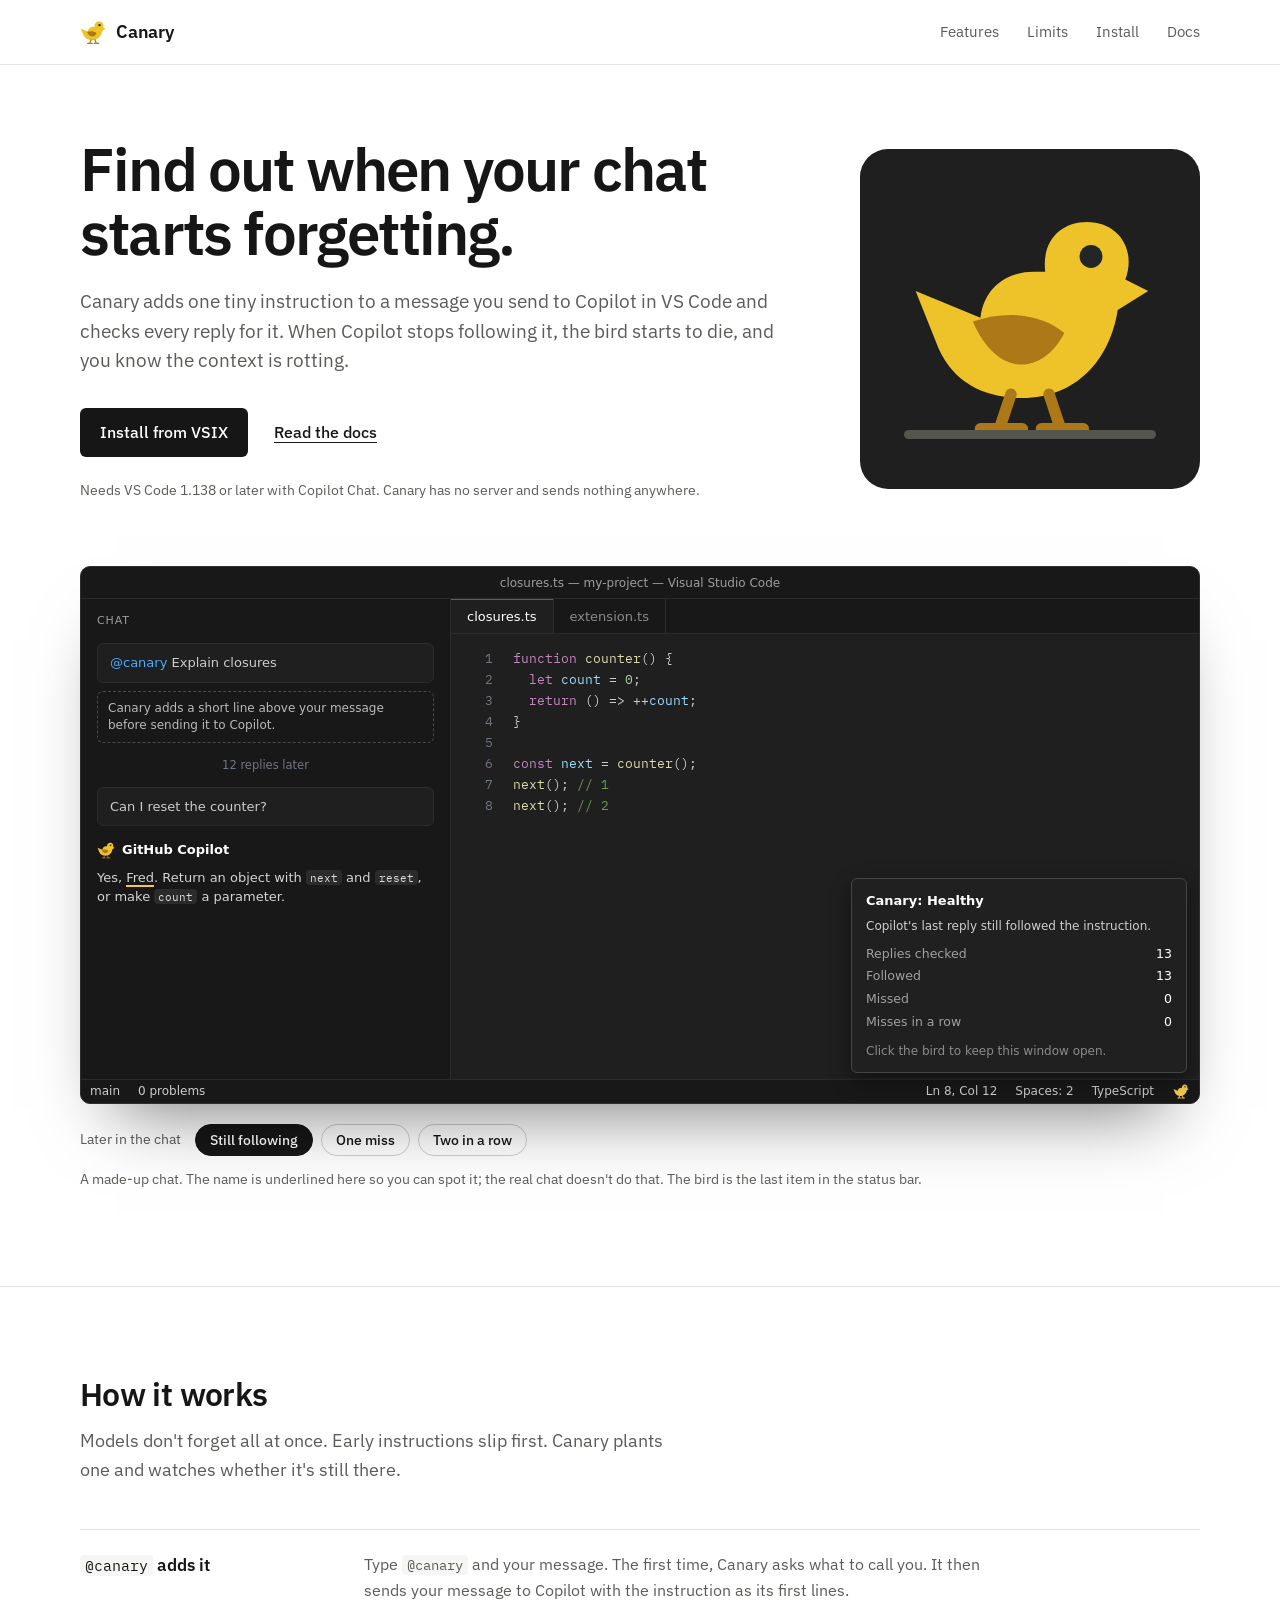
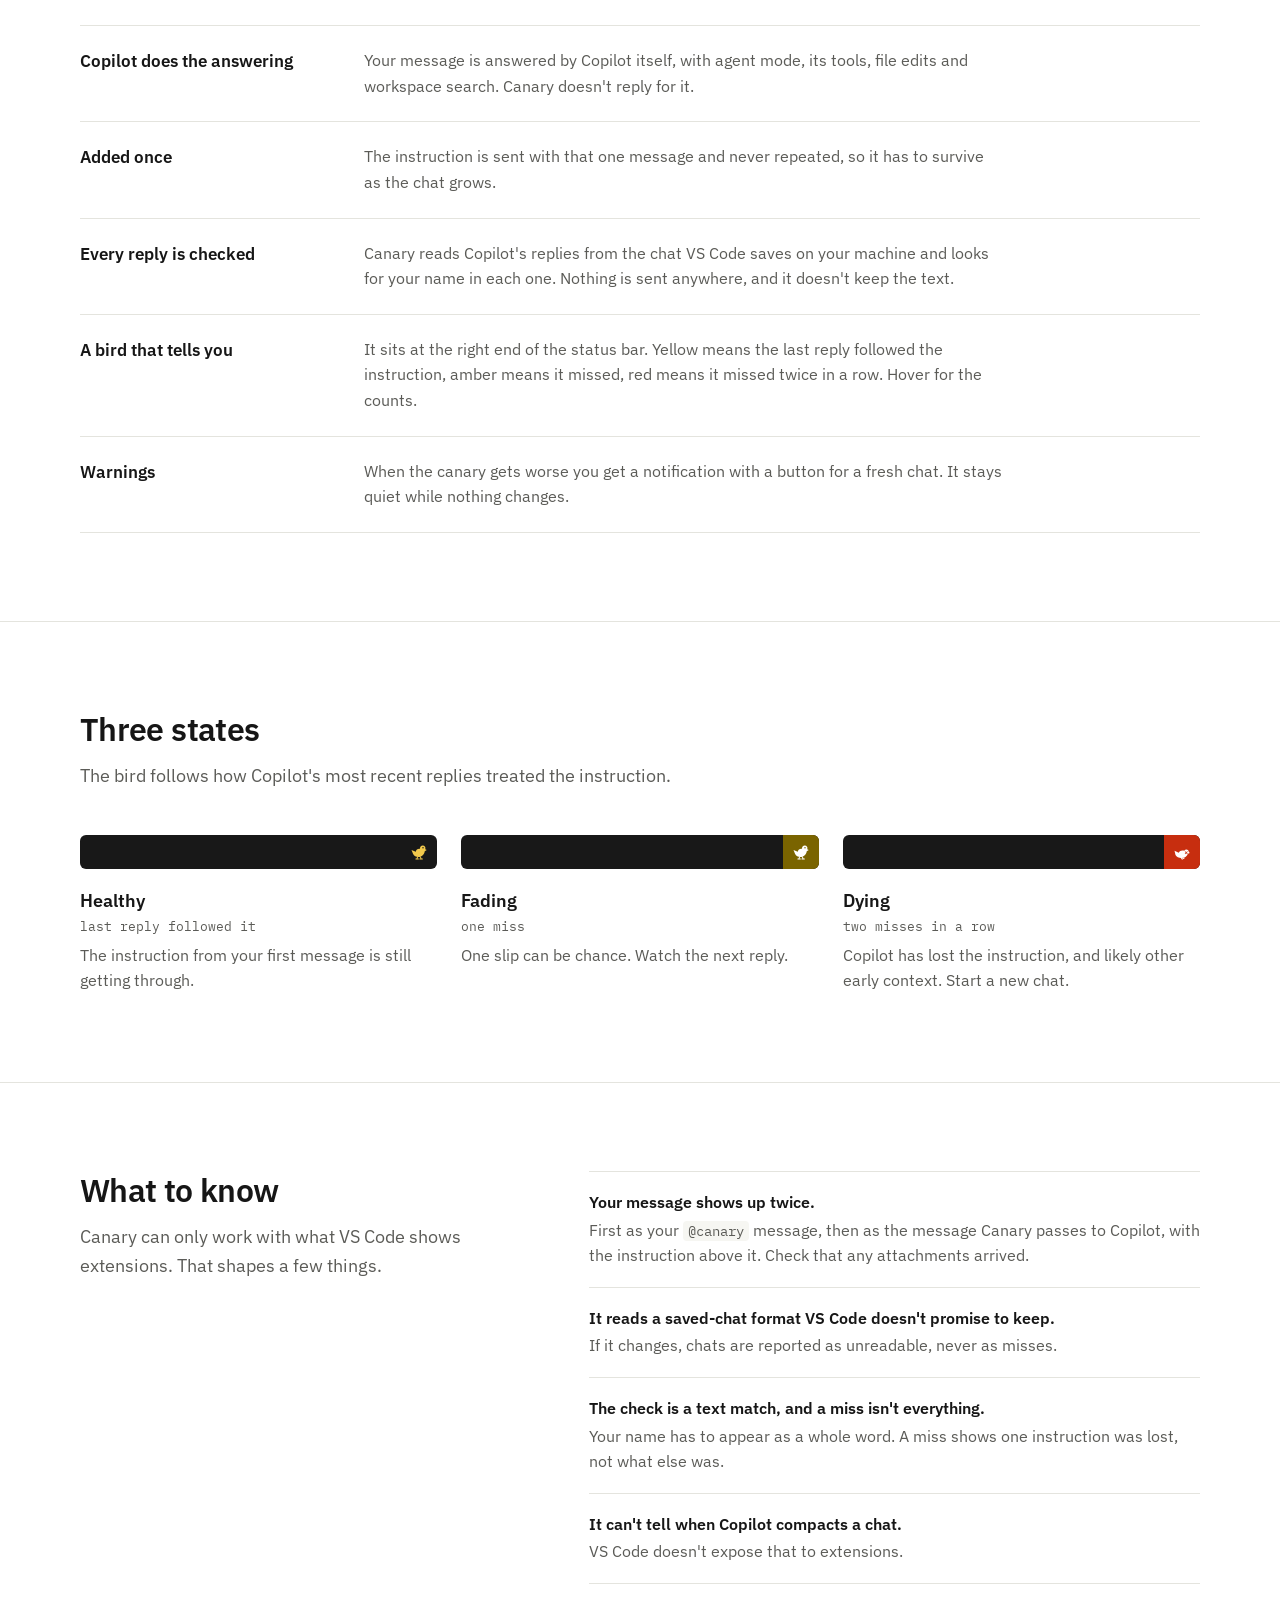
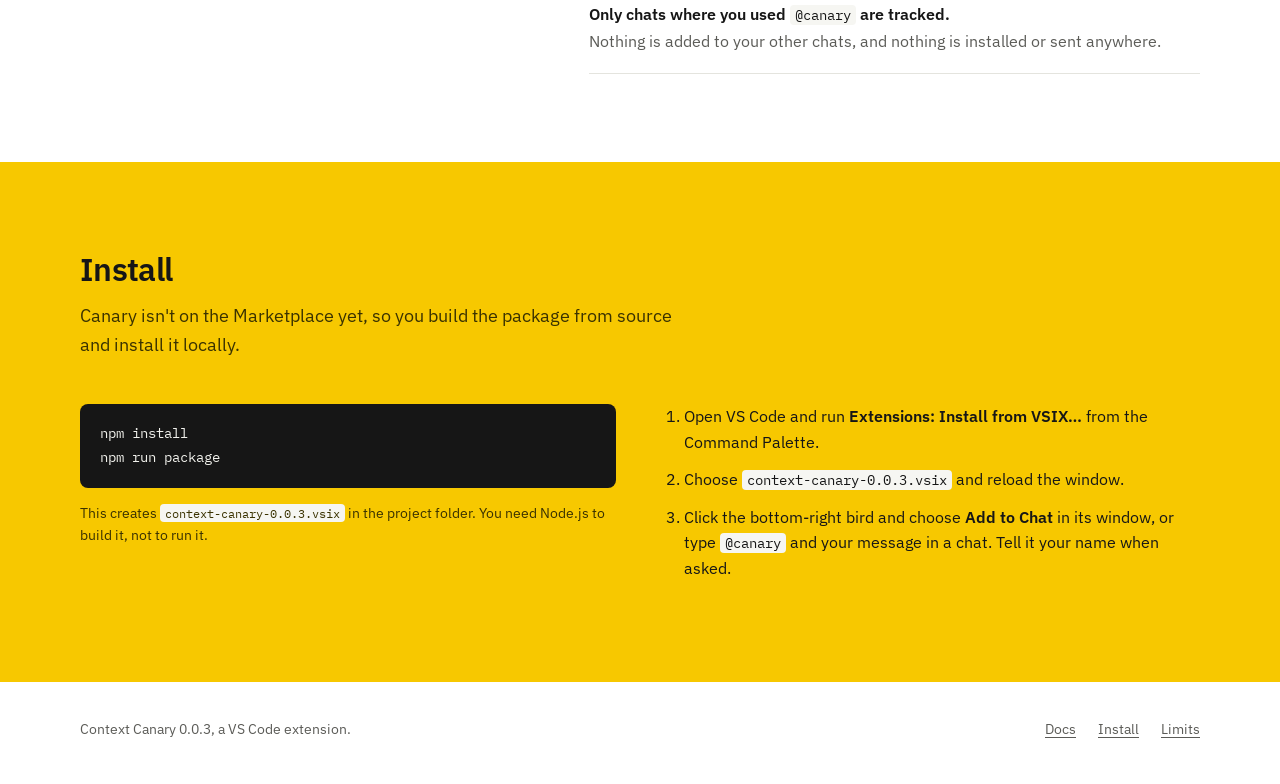
==== index.html @ 97455535 "Initial commit" ====
<!doctype html>
<html lang="en">
<head>
  <meta charset="utf-8">
  <meta name="viewport" content="width=device-width, initial-scale=1">
  <title>Canary: find out when your Copilot chat starts forgetting</title>
  <meta name="description" content="Canary adds one tiny instruction to a message you send to Copilot in VS Code and checks every reply for it. When Copilot stops following it, the bird starts to die.">
  <link rel="icon" href="assets/canary.svg" type="image/svg+xml">
  <link rel="stylesheet" href="styles.css">
  <script>document.documentElement.classList.add('js');</script>
</head>
<body>
  <a class="skip" href="#main">Skip to content</a>

  <svg width="0" height="0" style="position:absolute" aria-hidden="true" focusable="false">
    <symbol id="bird" viewBox="0 0 64 64"><path fill-rule="evenodd" d="M8 39 2 24l17 7c1-8 7-12 14-12h3c-1-8 4-13 11-13 8 0 13 7 10 15l6 3-8 5c-2 13-11 23-25 23-10 0-18-4-22-13Zm40-21a3 3 0 1 0 0-6 3 3 0 0 0 0 6Z"/><path d="M25 50h4l-3 8h5v4H18v-4h4Zm10 0h4l3 8h5v4H34v-4h4Z"/></symbol>
    <symbol id="bird-dying" viewBox="0 0 64 64"><path fill-rule="evenodd" d="m6 44-4-17 17 8c4-8 12-11 22-8 6-8 17-5 18 4l4 5-7 3c-4 11-14 17-26 17-11 0-20-4-24-12Zm39-15-2 2 4 4-4 4 2 2 4-4 4 4 2-2-4-4 4-4-2-2-4 4Z"/><path d="m24 51 3-2 6 9 8-4 2 3-11 6Z"/></symbol>
  </svg>

  <header class="top">
    <div class="wrap top-inner">
      <a class="brand" href="index.html"><img src="assets/canary.svg" alt="">Canary</a>
      <nav aria-label="Main">
        <a href="#features">Features</a>
        <a href="#limits">Limits</a>
        <a href="#install">Install</a>
        <a href="docs.html">Docs</a>
      </nav>
    </div>
  </header>

  <main id="main">
    <section class="hero wrap">
      <div class="hero-copy">
        <h1>Find out when your chat starts forgetting.</h1>
        <p class="hero-lede">Canary adds one tiny instruction to a message you send to Copilot in VS Code and checks every reply for it. When Copilot stops following it, the bird starts to die, and you know the context is rotting.</p>
        <div class="actions">
          <a class="btn" href="#install">Install from VSIX</a>
          <a class="link" href="docs.html">Read the docs</a>
        </div>
        <p class="fine">Needs VS Code 1.138 or later with Copilot Chat. Canary has no server and sends nothing anywhere.</p>
      </div>
      <div class="hero-bird" aria-hidden="true">
        <img src="assets/canary.svg" alt="">
        <span class="perch"></span>
      </div>
    </section>

    <section class="demo wrap" aria-label="Sample of Canary inside VS Code">
      <div class="window" id="demo" data-state="healthy">
        <div class="win-title" aria-hidden="true">closures.ts &mdash; my-project &mdash; Visual Studio Code</div>
        <div class="win-body">
          <div class="win-chat">
            <div class="chat-label" aria-hidden="true">Chat</div>
            <div class="msg-user"><span class="mention">@canary</span> Explain closures</div>
            <div class="chat-tag">Canary adds a short line above your message before sending it to Copilot.</div>

            <div class="chat-set" data-chat="healthy">
              <p class="chat-gap">12 replies later</p>
              <div class="msg-user">Can I reset the counter?</div>
              <div class="bot-name"><img src="assets/canary.svg" alt="">GitHub Copilot</div>
              <p class="reply">Yes, <span class="hit">Fred</span>. Return an object with <code>next</code> and <code>reset</code>, or make <code>count</code> a parameter.</p>
            </div>
            <div class="chat-set" data-chat="fading" hidden>
              <p class="chat-gap">13 replies later</p>
              <div class="msg-user">Can I reset the counter?</div>
              <div class="bot-name"><img src="assets/canary.svg" alt="">GitHub Copilot</div>
              <p class="reply">Yes. Return an object with <code>next</code> and <code>reset</code>, or make <code>count</code> a parameter.</p>
            </div>
            <div class="chat-set" data-chat="dying" hidden>
              <p class="chat-gap">14 replies later</p>
              <div class="msg-user">Can I reset the counter?</div>
              <p class="reply">Yes. Return an object with <code>next</code> and <code>reset</code>.</p>
              <div class="msg-user">And start it at 10?</div>
              <p class="reply">Pass the start value in: <code>counter(10)</code>.</p>
            </div>
          </div>
          <div class="win-editor" aria-hidden="true">
            <div class="tabs"><span class="tab tab-active">closures.ts</span><span class="tab">extension.ts</span></div>
            <pre class="code"><span><i class="k">function</i> <i class="f">counter</i>() {</span><span>  <i class="k">let</i> <i class="v">count</i> = <i class="n">0</i>;</span><span>  <i class="k">return</i> () =&gt; ++<i class="v">count</i>;</span><span>}</span><span> </span><span><i class="k">const</i> <i class="v">next</i> = <i class="f">counter</i>();</span><span><i class="f">next</i>(); <i class="c">// 1</i></span><span><i class="f">next</i>(); <i class="c">// 2</i></span></pre>
          </div>
        </div>
        <div class="overlay">
          <div class="toast" data-toast>
            <p></p>
            <span class="toast-btn">New Chat with Canary</span>
          </div>
          <div class="tip">
            <p class="tip-title">Canary: <span data-field="state">Healthy</span></p>
            <p class="tip-line" data-field="line">Copilot's last reply still followed the instruction.</p>
            <table class="tip-table">
              <tr><th scope="row">Replies checked</th><td data-field="checked">13</td></tr>
              <tr><th scope="row">Followed</th><td data-field="followed">13</td></tr>
              <tr><th scope="row">Missed</th><td data-field="missed">0</td></tr>
              <tr><th scope="row">Misses in a row</th><td data-field="streak">0</td></tr>
            </table>
            <p>Click the bird to keep this window open.</p>
          </div>
        </div>
        <div class="statusbar" aria-hidden="true">
          <div class="sb-group"><span class="sb-item">main</span><span class="sb-item">0 problems</span></div>
          <div class="sb-group"><span class="sb-item">Ln 8, Col 12</span><span class="sb-item">Spaces: 2</span><span class="sb-item">TypeScript</span><span class="bird"><svg><use data-bird href="#bird"/></svg></span></div>
        </div>
      </div>
      <div class="demo-controls" role="group" aria-label="Sample chat">
        <span>Later in the chat</span>
        <button type="button" data-state="healthy" aria-pressed="true">Still following</button>
        <button type="button" data-state="fading" aria-pressed="false">One miss</button>
        <button type="button" data-state="dying" aria-pressed="false">Two in a row</button>
      </div>
      <p class="demo-note">A made-up chat. The name is underlined here so you can spot it; the real chat doesn't do that. The bird is the last item in the status bar.</p>
      <p class="sr-only" id="demo-summary" aria-live="polite"></p>
    </section>

    <section class="section" id="features">
      <div class="wrap">
        <h2>How it works</h2>
        <p class="section-intro">Models don't forget all at once. Early instructions slip first. Canary plants one and watches whether it's still there.</p>
        <div class="rows">
          <div><h3><code>@canary</code> adds it</h3><p>Type <code>@canary</code> and your message. The first time, Canary asks what to call you. It then sends your message to Copilot with the instruction as its first lines.</p></div>
          <div><h3>Copilot does the answering</h3><p>Your message is answered by Copilot itself, with agent mode, its tools, file edits and workspace search. Canary doesn't reply for it.</p></div>
          <div><h3>Added once</h3><p>The instruction is sent with that one message and never repeated, so it has to survive as the chat grows.</p></div>
          <div><h3>Every reply is checked</h3><p>Canary reads Copilot's replies from the chat VS Code saves on your machine and looks for your name in each one. Nothing is sent anywhere, and it doesn't keep the text.</p></div>
          <div><h3>A bird that tells you</h3><p>It sits at the right end of the status bar. Yellow means the last reply followed the instruction, amber means it missed, red means it missed twice in a row. Hover for the counts.</p></div>
          <div><h3>Warnings</h3><p>When the canary gets worse you get a notification with a button for a fresh chat. It stays quiet while nothing changes.</p></div>
        </div>
      </div>
    </section>

    <section class="section" id="states">
      <div class="wrap">
        <h2>Three states</h2>
        <p class="section-intro">The bird follows how Copilot's most recent replies treated the instruction.</p>
        <div class="states">
          <div><div class="state-strip"><span class="bird"><svg><use href="#bird"/></svg></span></div><h3>Healthy</h3><p class="range">last reply followed it</p><p>The instruction from your first message is still getting through.</p></div>
          <div><div class="state-strip"><span class="bird fading"><svg><use href="#bird"/></svg></span></div><h3>Fading</h3><p class="range">one miss</p><p>One slip can be chance. Watch the next reply.</p></div>
          <div><div class="state-strip"><span class="bird dying"><svg><use href="#bird-dying"/></svg></span></div><h3>Dying</h3><p class="range">two misses in a row</p><p>Copilot has lost the instruction, and likely other early context. Start a new chat.</p></div>
        </div>
      </div>
    </section>

    <section class="section" id="limits">
      <div class="wrap limits">
        <div>
          <h2>What to know</h2>
          <p class="section-intro">Canary can only work with what VS Code shows extensions. That shapes a few things.</p>
        </div>
        <ul>
          <li><strong>Your message shows up twice.</strong>First as your <code>@canary</code> message, then as the message Canary passes to Copilot, with the instruction above it. Check that any attachments arrived.</li>
          <li><strong>It reads a saved-chat format VS Code doesn't promise to keep.</strong>If it changes, chats are reported as unreadable, never as misses.</li>
          <li><strong>The check is a text match, and a miss isn't everything.</strong>Your name has to appear as a whole word. A miss shows one instruction was lost, not what else was.</li>
          <li><strong>It can't tell when Copilot compacts a chat.</strong>VS Code doesn't expose that to extensions.</li>
          <li><strong>Only chats where you used <code>@canary</code> are tracked.</strong>Nothing is added to your other chats, and nothing is installed or sent anywhere.</li>
        </ul>
      </div>
    </section>

    <section class="section install" id="install">
      <div class="wrap">
        <h2>Install</h2>
        <p class="section-intro">Canary isn't on the Marketplace yet, so you build the package from source and install it locally.</p>
        <div class="install-grid">
          <div>
            <pre>npm install
npm run package</pre>
            <p class="fine">This creates <code>context-canary-0.0.3.vsix</code> in the project folder. You need Node.js to build it, not to run it.</p>
          </div>
          <ol>
            <li>Open VS Code and run <strong>Extensions: Install from VSIX&hellip;</strong> from the Command Palette.</li>
            <li>Choose <code>context-canary-0.0.3.vsix</code> and reload the window.</li>
            <li>Click the bottom-right bird and choose <strong>Add to Chat</strong> in its window, or type <code>@canary</code> and your message in a chat. Tell it your name when asked.</li>
          </ol>
        </div>
      </div>
    </section>
  </main>

  <footer class="foot">
    <div class="wrap foot-inner">
      <span>Context Canary 0.0.3, a VS Code extension.</span>
      <nav aria-label="Footer"><a href="docs.html">Docs</a><a href="#install">Install</a><a href="#limits">Limits</a></nav>
    </div>
  </footer>

  <script src="script.js"></script>
</body>
</html>
---- styles.css ----
@font-face { font-family: 'IBM Plex Sans'; font-weight: 400; font-display: swap; src: url('assets/fonts/ibm-plex-sans-latin-400-normal.woff2') format('woff2'); }
@font-face { font-family: 'IBM Plex Sans'; font-weight: 500; font-display: swap; src: url('assets/fonts/ibm-plex-sans-latin-500-normal.woff2') format('woff2'); }
@font-face { font-family: 'IBM Plex Sans'; font-weight: 600; font-display: swap; src: url('assets/fonts/ibm-plex-sans-latin-600-normal.woff2') format('woff2'); }
@font-face { font-family: 'IBM Plex Mono'; font-weight: 400; font-display: swap; src: url('assets/fonts/ibm-plex-mono-latin-400-normal.woff2') format('woff2'); }
@font-face { font-family: 'IBM Plex Mono'; font-weight: 500; font-display: swap; src: url('assets/fonts/ibm-plex-mono-latin-500-normal.woff2') format('woff2'); }

:root {
  --text: #161616;
  --muted: #5b5b57;
  --line: #e4e4de;
  --soft: #f6f6f2;
  --yellow: #f7c800;
  --sans: 'IBM Plex Sans', 'Segoe UI', system-ui, sans-serif;
  --mono: 'IBM Plex Mono', Consolas, monospace;
  --vs-sans: 'Segoe UI', system-ui, -apple-system, sans-serif;
}

* { box-sizing: border-box; }
html { scroll-behavior: smooth; }
body { margin: 0; background: #fff; color: var(--text); font: 400 16px/1.6 var(--sans); -webkit-font-smoothing: antialiased; }
a { color: inherit; }
code { padding: 1px 5px; border-radius: 4px; background: var(--soft); font: 400 .88em var(--mono); }
h1, h2, h3, p { margin-top: 0; }
:focus-visible { outline: 2px solid var(--text); outline-offset: 3px; }
.wrap { width: min(1120px, 100% - 48px); margin-inline: auto; }
.sr-only { position: absolute; width: 1px; height: 1px; overflow: hidden; clip: rect(0 0 0 0); white-space: nowrap; }
.skip { position: absolute; left: 12px; top: -60px; z-index: 10; padding: 8px 12px; background: var(--text); color: #fff; }
.skip:focus { top: 12px; }

/* header */
.top { border-bottom: 1px solid var(--line); }
.top-inner { display: flex; align-items: center; justify-content: space-between; height: 64px; }
.brand { display: inline-flex; align-items: center; gap: 10px; font-weight: 600; font-size: 18px; letter-spacing: -.01em; text-decoration: none; }
.brand img { width: 26px; height: 26px; }
.top nav { display: flex; gap: 28px; font-size: 15px; }
.top nav a { color: var(--muted); text-decoration: none; }
.top nav a:hover, .top nav a[aria-current] { color: var(--text); }

/* hero */
.hero { display: grid; grid-template-columns: 1fr 340px; gap: 64px; align-items: center; padding: 72px 0 40px; }
.hero-bird { display: flex; flex-direction: column; align-items: center; justify-content: center; aspect-ratio: 1; border-radius: 28px; background: #1f1f1f; }
.hero-bird img { width: 72%; animation: bob 4.5s ease-in-out infinite; }
.perch { width: 74%; height: 9px; margin-top: -14px; border-radius: 5px; background: #55554f; }
@keyframes bob { 0%, 100% { transform: translateY(0); } 50% { transform: translateY(-7px); } }
.hero h1 { max-width: 15em; margin-bottom: 22px; font-size: clamp(36px, 5.4vw, 60px); font-weight: 600; line-height: 1.07; letter-spacing: -.03em; }
.hero-lede { max-width: 38em; margin-bottom: 32px; color: var(--muted); font-size: 19px; line-height: 1.55; }
.actions { display: flex; flex-wrap: wrap; align-items: center; gap: 12px 26px; }
.btn { display: inline-block; padding: 12px 20px; border-radius: 6px; background: var(--text); color: #fff; font-weight: 500; text-decoration: none; }
.btn:hover { background: #000; box-shadow: 0 0 0 3px rgba(247, 200, 0, .55); }
.link { font-weight: 500; text-underline-offset: 4px; }
.fine { margin: 22px 0 0; color: var(--muted); font-size: 14px; }

/* editor mock-up */
.demo { padding: 24px 0 96px; }
.window { position: relative; overflow: hidden; border: 1px solid #2f2f2f; border-radius: 10px; background: #1f1f1f; color: #ccc; box-shadow: 0 40px 70px -35px rgba(0, 0, 0, .55); font: 400 13px/1.5 var(--vs-sans); }
.win-title { height: 32px; background: #181818; border-bottom: 1px solid #2b2b2b; color: #9d9d9d; font-size: 12px; line-height: 32px; text-align: center; }
.win-body { display: grid; grid-template-columns: 370px 1fr; height: 480px; }
.win-chat { padding: 14px 16px; overflow: hidden; background: #181818; border-right: 1px solid #2b2b2b; }
.chat-label { margin-bottom: 14px; color: #9d9d9d; font-size: 11px; letter-spacing: .08em; text-transform: uppercase; }
.msg-user { margin-bottom: 14px; padding: 9px 12px; border: 1px solid #2b2b2b; border-radius: 6px; background: #1f1f1f; }
.mention { color: #4daafc; }
.bot-name { display: flex; align-items: center; gap: 7px; margin-bottom: 8px; color: #fff; font-weight: 600; }
.bot-name img { width: 18px; height: 18px; }
.chat-tag { margin: -6px 0 14px; padding: 8px 10px; border: 1px dashed #4a4a4a; border-radius: 6px; color: #b9b9b9; font-size: 12px; line-height: 1.45; }
.chat-tag b { display: block; margin-bottom: 2px; color: #8b8b8b; font-size: 10.5px; font-weight: 400; letter-spacing: .05em; text-transform: uppercase; }
.win-chat code { padding: 0 4px; background: #2b2b2b; color: #ddd; }
.chat-tag code { background: none; padding: 0; color: #f2c94c; }
.chat-gap { margin: 2px 0 12px; color: #6e7681; font-size: 11.5px; text-align: center; }
.reply { margin: 0 0 14px; color: #d4d4d4; }
.hit { border-bottom: 2px solid #f2c94c; }
.win-editor { position: relative; min-width: 0; background: #1f1f1f; }
.tabs { display: flex; height: 35px; background: #181818; border-bottom: 1px solid #2b2b2b; }
.tab { padding: 0 16px; border-right: 1px solid #2b2b2b; color: #8b8b8b; font-size: 13px; line-height: 35px; }
.tab-active { background: #1f1f1f; color: #fff; box-shadow: inset 0 1px 0 #0078d4; }
.code { margin: 0; padding: 14px 0; overflow: hidden; border-radius: 0; background: none; color: #ccc; counter-reset: ln; font: 400 13px/1.62 var(--mono); }
.code i { font-style: normal; }
.code span { display: block; padding-left: 62px; position: relative; white-space: pre; }
.code span::before { content: counter(ln); counter-increment: ln; position: absolute; left: 0; width: 42px; color: #6e7681; text-align: right; }
.k { color: #c586c0; } .f { color: #dcdcaa; } .s { color: #ce9178; } .n { color: #b5cea8; } .v { color: #9cdcfe; } .t { color: #4ec9b0; } .c { color: #6a9955; }
.overlay { position: absolute; right: 12px; bottom: 30px; z-index: 2; display: flex; flex-direction: column; align-items: flex-end; gap: 10px; }
.toast, .tip { width: 336px; padding: 12px 14px; border: 1px solid #454545; border-radius: 6px; background: #202020; box-shadow: 0 6px 20px rgba(0, 0, 0, .45); font-size: 12.5px; line-height: 1.5; }
.toast { display: none; border-left: 3px solid #e5a300; }
.window[data-state='dying'] .toast { border-left-color: #e5482b; }
.window:not([data-state='healthy']) .toast { display: block; }
.toast p { margin: 0 0 10px; color: #e0e0e0; }
.toast-btn { display: inline-block; padding: 4px 10px; border-radius: 3px; background: #0078d4; color: #fff; font-size: 12px; }
.tip .tip-title { margin: 0 0 6px; color: #fff; font-size: 13px; font-weight: 600; }
.tip-table { width: 100%; margin-bottom: 8px; border-collapse: collapse; }
.tip-table th, .tip-table td { padding: 2px 0; font-weight: 400; text-align: left; }
.tip-table td { color: #fff; text-align: right; }
.tip-table th { color: #a0a0a0; }
.tip p { margin: 0; color: #8b8b8b; font-size: 12px; }
.tip .tip-line { margin-bottom: 8px; color: #cfcfcf; }
.statusbar { display: flex; align-items: stretch; justify-content: space-between; height: 24px; border-top: 1px solid #2b2b2b; background: #181818; color: #ccc; font-size: 12px; line-height: 23px; }
.sb-group { display: flex; }
.sb-item { padding: 0 9px; }
.bird { display: flex; align-items: center; padding: 0 10px; color: #f2c94c; }
.bird svg { width: 16px; height: 16px; fill: currentColor; }
.window[data-state='fading'] .bird { background: #7a6400; color: #fff; }
.window[data-state='dying'] .bird { background: #c72e0f; color: #fff; }

.demo-controls { display: none; align-items: center; flex-wrap: wrap; gap: 10px 8px; margin-top: 20px; font-size: 14px; }
.js .demo-controls { display: flex; }
.demo-controls > span { margin-right: 6px; color: var(--muted); }
.demo-controls button { padding: 6px 14px; border: 1px solid #cfcfc8; border-radius: 999px; background: #fff; color: var(--text); font: 500 14px var(--sans); cursor: pointer; }
.demo-controls button:hover { border-color: var(--text); }
.demo-controls button[aria-pressed='true'] { border-color: var(--text); background: var(--text); color: #fff; }
.demo-note { margin: 12px 0 0; color: var(--muted); font-size: 14px; }

/* sections */
.section { padding: 88px 0; border-top: 1px solid var(--line); }
.section h2 { margin-bottom: 14px; font-size: 32px; font-weight: 600; line-height: 1.2; letter-spacing: -.02em; }
.section-intro { max-width: 34em; margin-bottom: 44px; color: var(--muted); font-size: 18px; }
.rows > div { display: grid; grid-template-columns: 260px 1fr; gap: 24px; padding: 22px 0; border-top: 1px solid var(--line); }
.rows > div:last-child { border-bottom: 1px solid var(--line); }
.rows h3 { margin: 0; font-size: 17px; font-weight: 600; }
.rows p { max-width: 40em; margin: 0; color: var(--muted); }

.states { display: grid; grid-template-columns: repeat(3, 1fr); gap: 24px; }
.state-strip { display: flex; justify-content: flex-end; height: 34px; margin-bottom: 18px; border-radius: 6px; background: #181818; }
.state-strip .bird { border-radius: 0 6px 6px 0; }
.state-strip .bird.fading { background: #7a6400; color: #fff; }
.state-strip .bird.dying { background: #c72e0f; color: #fff; }
.states h3 { margin-bottom: 2px; font-size: 18px; font-weight: 600; }
.range { margin-bottom: 8px; color: var(--muted); font: 400 13px var(--mono); }
.states p:last-child { margin: 0; color: var(--muted); }

.limits { display: grid; grid-template-columns: 1fr 1.4fr; gap: 72px; }
.limits ul { margin: 0; padding: 0; list-style: none; }
.limits li { padding: 18px 0; border-top: 1px solid var(--line); color: var(--muted); }
.limits li:last-child { border-bottom: 1px solid var(--line); }
.limits li strong { display: block; margin-bottom: 2px; color: var(--text); font-weight: 600; }

.install { background: var(--yellow); border-top: 0; }
.install .section-intro { color: #3a3200; }
.install-grid { display: grid; grid-template-columns: 1fr 1fr; gap: 48px; }
.install ol { margin: 0; padding-left: 20px; }
.install li { margin-bottom: 12px; }
pre { margin: 0; padding: 18px 20px; overflow-x: auto; border-radius: 8px; background: #161616; color: #f1f1ec; font: 400 14px/1.7 var(--mono); }
.install pre { margin-bottom: 14px; }
.install .fine { margin-top: 0; color: #3a3200; }

.foot { padding: 36px 0 44px; color: var(--muted); font-size: 14px; }
.foot-inner { display: flex; flex-wrap: wrap; align-items: center; justify-content: space-between; gap: 12px 24px; }
.foot nav { display: flex; gap: 22px; }
.foot a { text-underline-offset: 3px; }

/* docs */
.doc { display: grid; grid-template-columns: 200px minmax(0, 720px); gap: 64px; padding: 64px 0 100px; }
.doc-nav { position: sticky; top: 24px; align-self: start; display: flex; flex-direction: column; gap: 8px; font-size: 14px; }
.doc-nav a { color: var(--muted); text-decoration: none; }
.doc-nav a:hover { color: var(--text); }
.doc h1 { margin-bottom: 14px; font-size: 44px; font-weight: 600; line-height: 1.1; letter-spacing: -.03em; }
.doc .lede { margin-bottom: 0; color: var(--muted); font-size: 18px; }
.doc h2 { margin: 56px 0 14px; padding-top: 28px; border-top: 1px solid var(--line); font-size: 26px; font-weight: 600; letter-spacing: -.02em; }
.doc h3 { margin: 28px 0 8px; font-size: 17px; font-weight: 600; }
.doc p, .doc li { color: #3d3d3a; }
.doc ol, .doc ul { padding-left: 22px; }
.doc li { margin-bottom: 6px; }
.doc table { width: 100%; margin: 16px 0; border-collapse: collapse; font-size: 14.5px; }
.doc th, .doc td { padding: 10px 14px 10px 0; border-bottom: 1px solid var(--line); text-align: left; vertical-align: top; }
.doc th { color: var(--muted); font-size: 13px; font-weight: 500; }
.doc pre { margin: 14px 0; }

@media (max-width: 860px) {
  .hero { grid-template-columns: 1fr; gap: 36px; }
  .hero-bird { order: -1; width: 200px; border-radius: 22px; }
  .win-body { grid-template-columns: 1fr; height: auto; }
  .win-chat { border-right: 0; }
  .win-editor { display: none; }
  .overlay { position: static; align-items: stretch; padding: 12px; background: #181818; }
  .toast, .tip { width: auto; }
  .rows > div { grid-template-columns: 1fr; gap: 6px; }
  .states, .limits, .install-grid { grid-template-columns: 1fr; gap: 32px; }
  .doc { grid-template-columns: 1fr; gap: 32px; }
  .doc-nav { position: static; flex-direction: row; flex-wrap: wrap; gap: 8px 18px; }
}
@media (max-width: 560px) {
  .top nav { gap: 16px; font-size: 14px; }
  .hero { padding-top: 48px; }
  .section { padding: 64px 0; }
}
@media (prefers-reduced-motion: reduce) { html { scroll-behavior: auto; } .hero-bird img { animation: none; } }
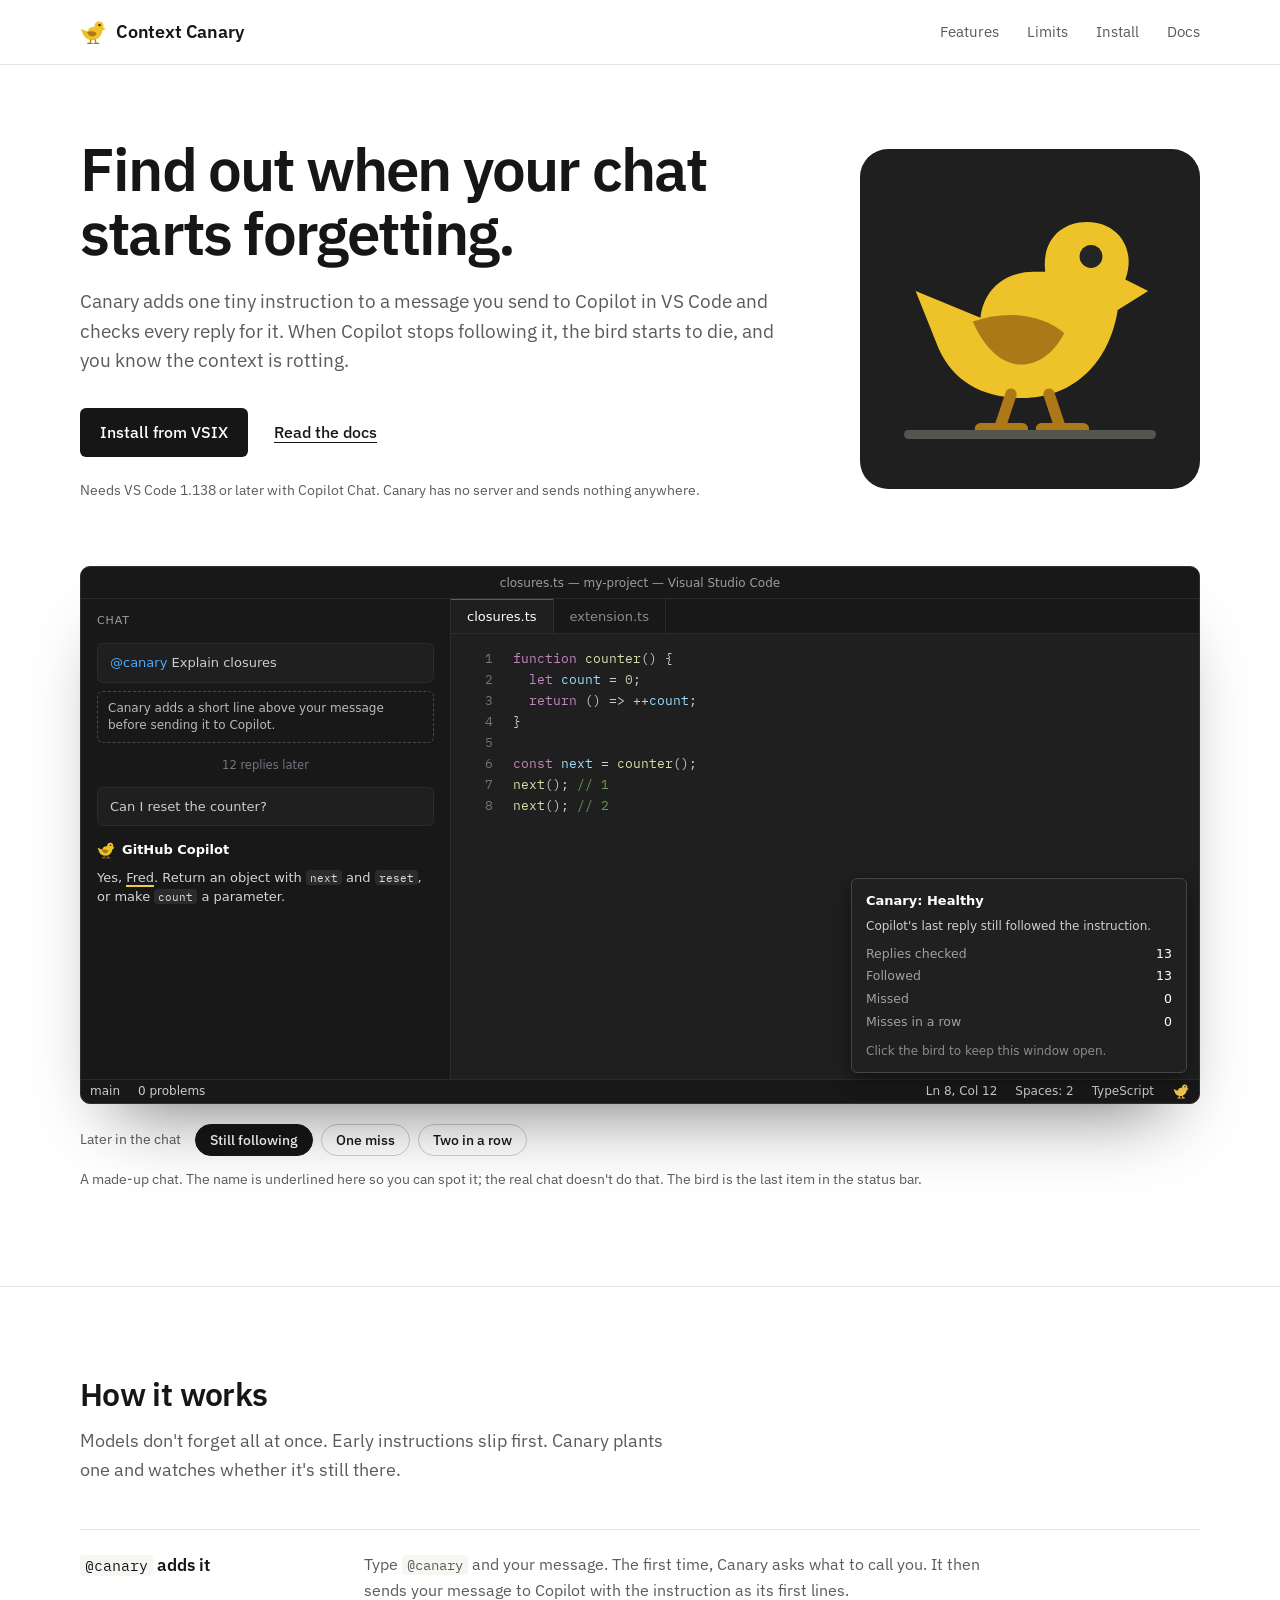
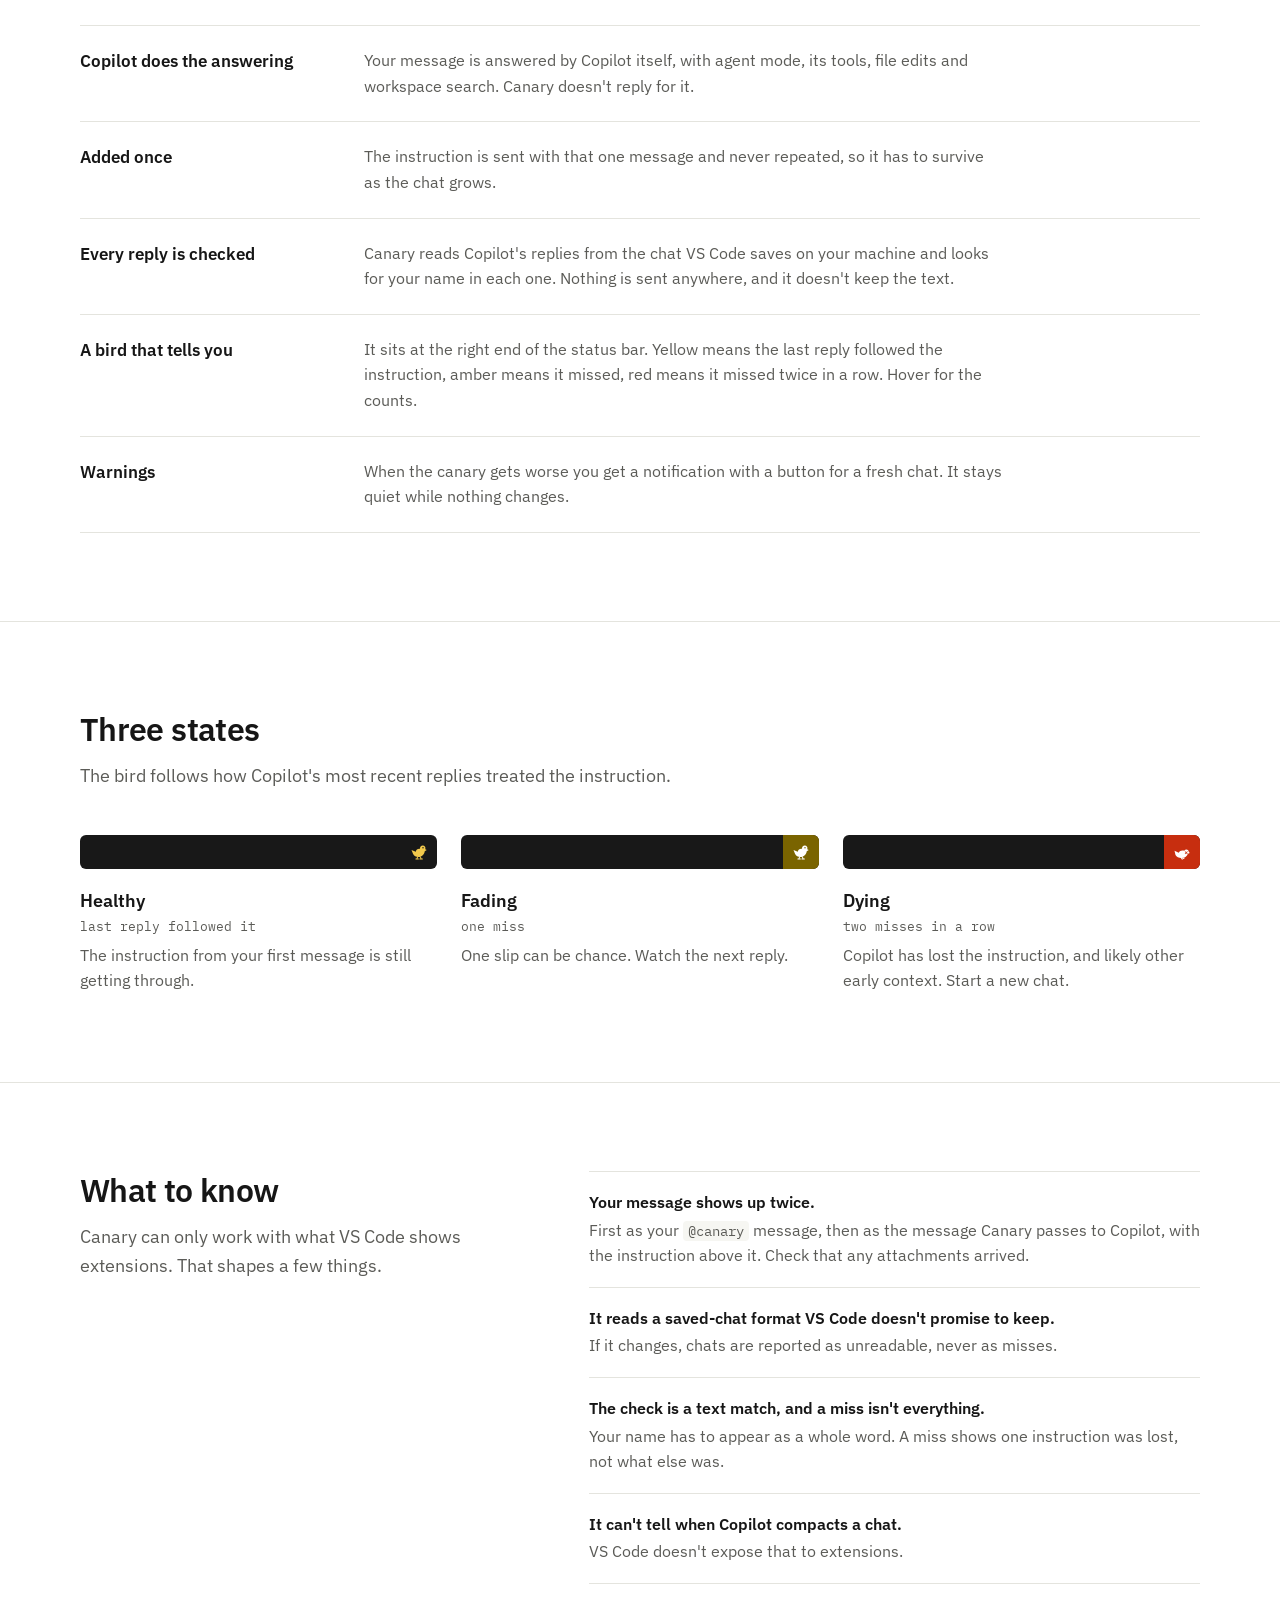
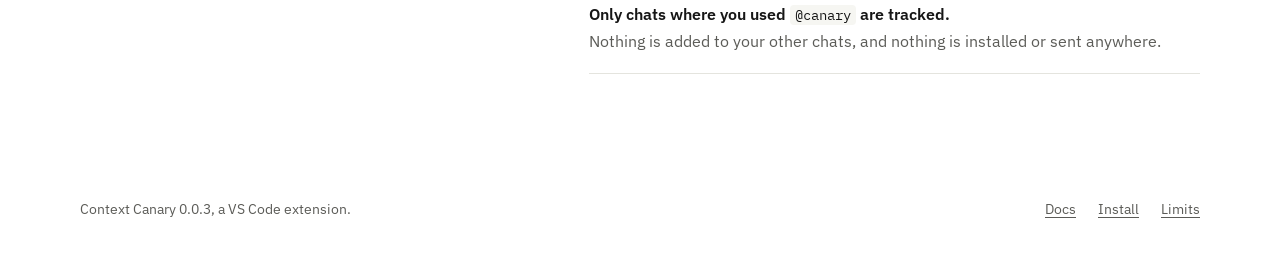
==== commit d3993db5: "Change title and brand name to 'Context Canary' Updated title and brand name to include 'Context'." ====
--- a/index.html
+++ b/index.html
@@ -3,7 +3,7 @@
 <head>
   <meta charset="utf-8">
   <meta name="viewport" content="width=device-width, initial-scale=1">
-  <title>Canary: find out when your Copilot chat starts forgetting</title>
+  <title>Context Canary: find out when your Copilot chat starts forgetting</title>
   <meta name="description" content="Canary adds one tiny instruction to a message you send to Copilot in VS Code and checks every reply for it. When Copilot stops following it, the bird starts to die.">
   <link rel="icon" href="assets/canary.svg" type="image/svg+xml">
   <link rel="stylesheet" href="styles.css">
@@ -19,7 +19,7 @@
 
   <header class="top">
     <div class="wrap top-inner">
-      <a class="brand" href="index.html"><img src="assets/canary.svg" alt="">Canary</a>
+      <a class="brand" href="index.html"><img src="assets/canary.svg" alt="">Context Canary</a>
       <nav aria-label="Main">
         <a href="#features">Features</a>
         <a href="#limits">Limits</a>
@@ -154,25 +154,6 @@
         </ul>
       </div>
     </section>
-
-    <section class="section install" id="install">
-      <div class="wrap">
-        <h2>Install</h2>
-        <p class="section-intro">Canary isn't on the Marketplace yet, so you build the package from source and install it locally.</p>
-        <div class="install-grid">
-          <div>
-            <pre>npm install
-npm run package</pre>
-            <p class="fine">This creates <code>context-canary-0.0.3.vsix</code> in the project folder. You need Node.js to build it, not to run it.</p>
-          </div>
-          <ol>
-            <li>Open VS Code and run <strong>Extensions: Install from VSIX&hellip;</strong> from the Command Palette.</li>
-            <li>Choose <code>context-canary-0.0.3.vsix</code> and reload the window.</li>
-            <li>Click the bottom-right bird and choose <strong>Add to Chat</strong> in its window, or type <code>@canary</code> and your message in a chat. Tell it your name when asked.</li>
-          </ol>
-        </div>
-      </div>
-    </section>
   </main>
 
   <footer class="foot">
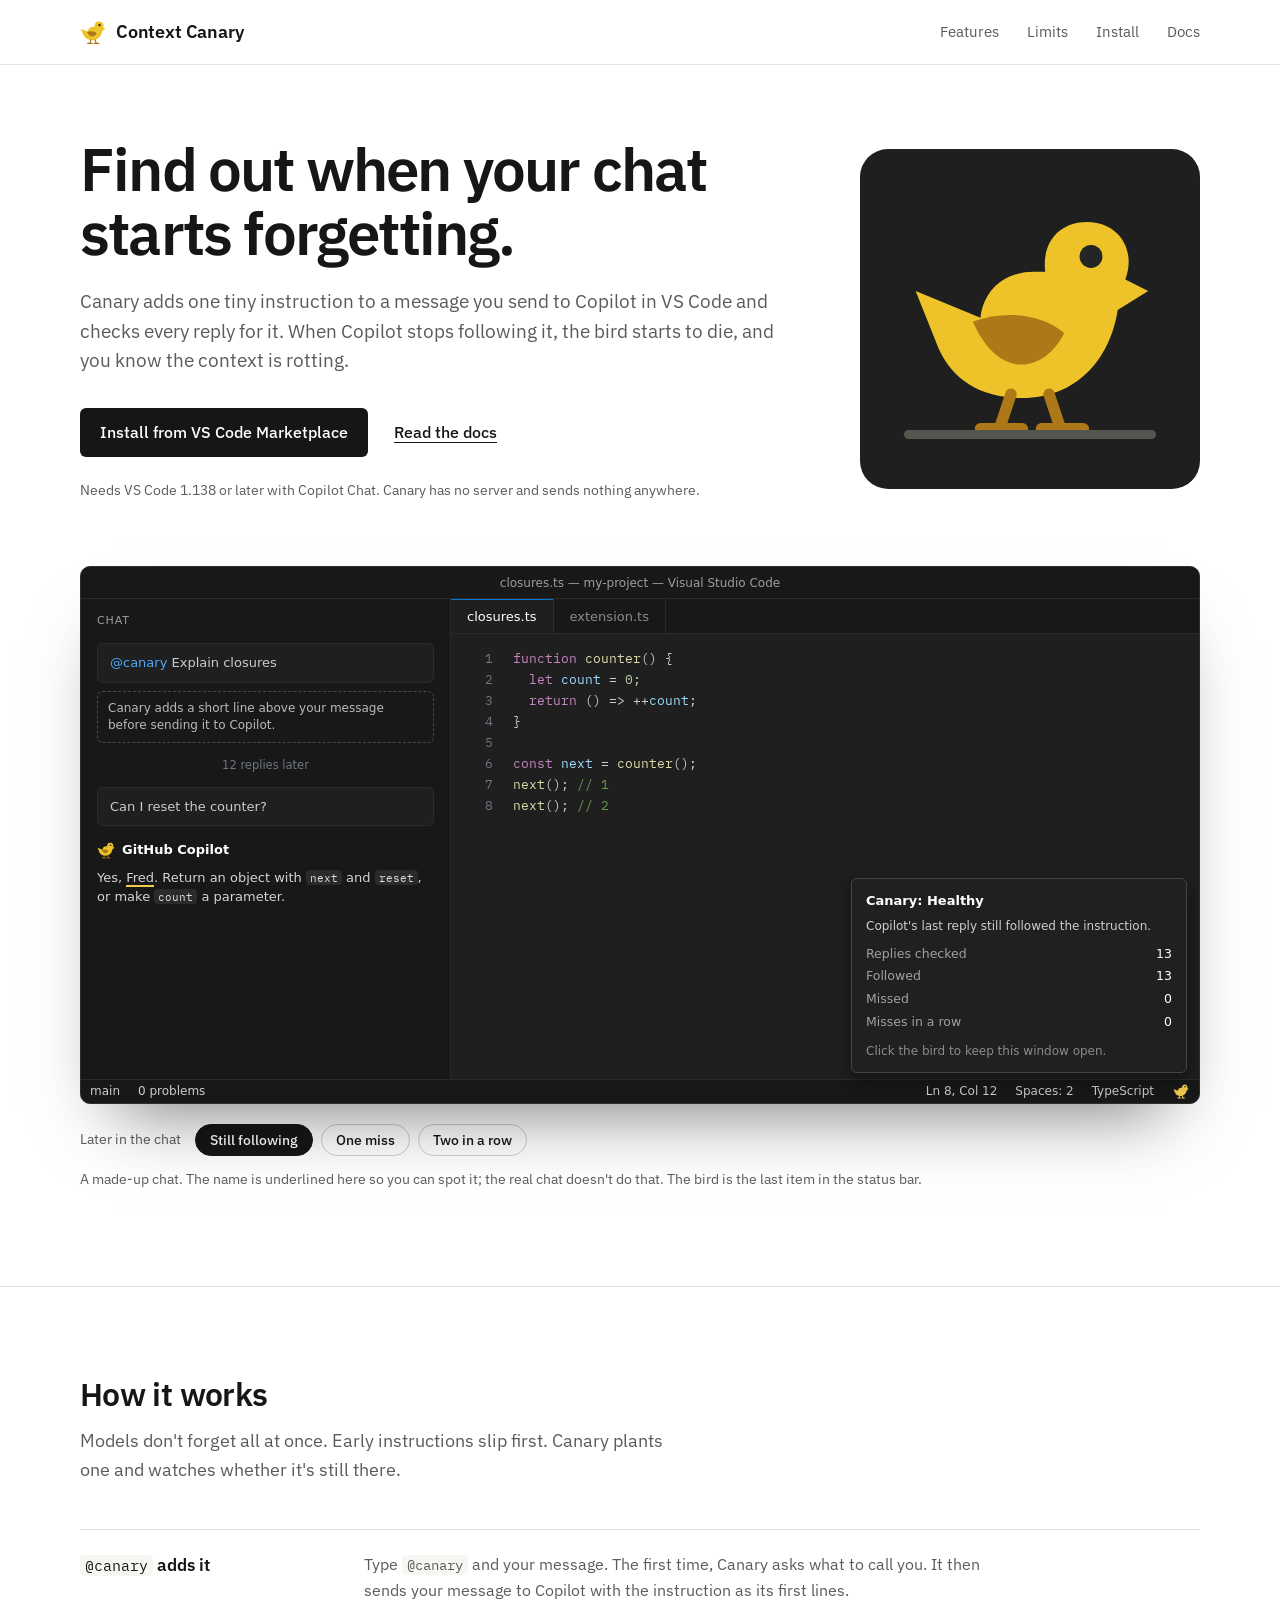
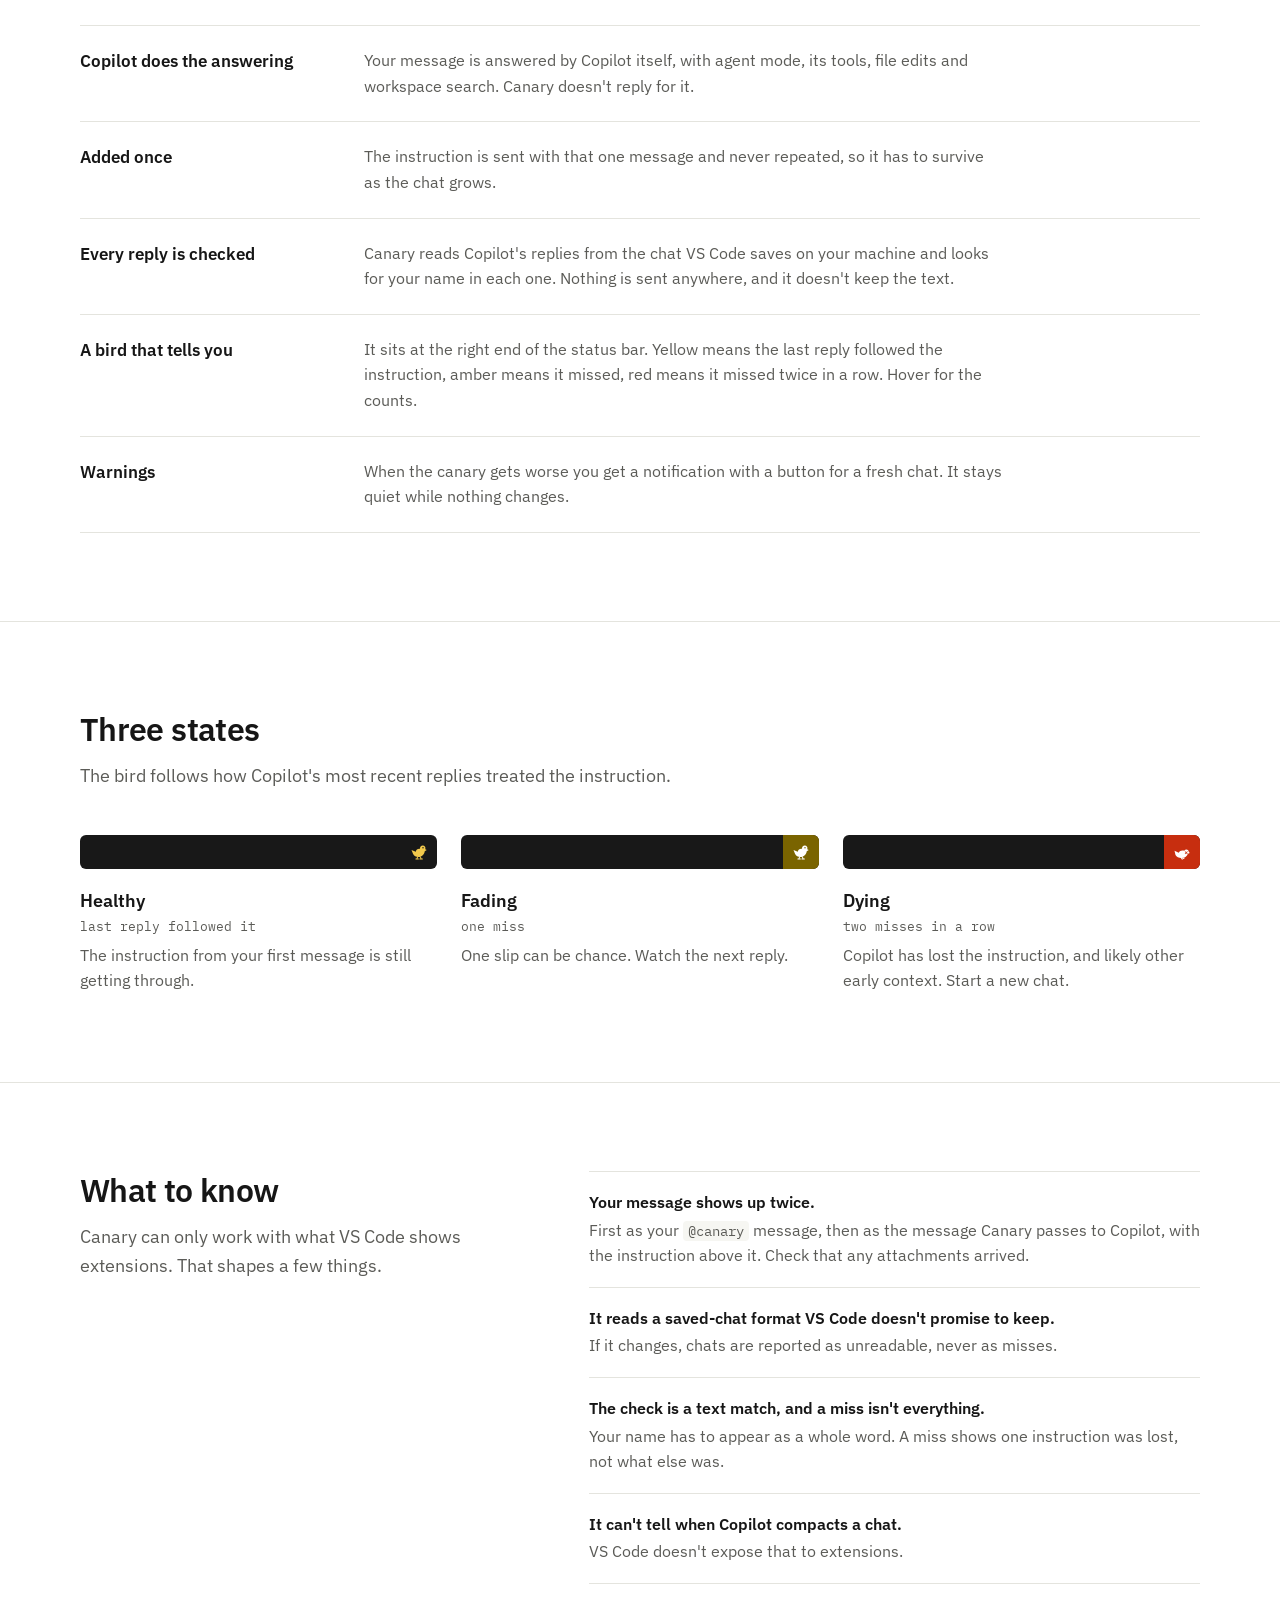
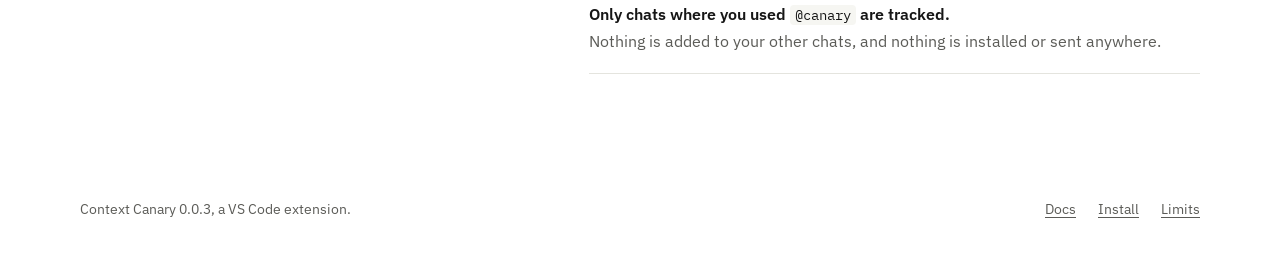
==== commit c6236149: "Link website installation to VS Code Marketplace Co-authored-by: Fwedpat <97058670+Fwedpat@users.nor" ====
--- a/index.html
+++ b/index.html
@@ -23,7 +23,7 @@
       <nav aria-label="Main">
         <a href="#features">Features</a>
         <a href="#limits">Limits</a>
-        <a href="#install">Install</a>
+        <a href="https://marketplace.visualstudio.com/items?itemName=Fwedpat.context-canary">Install</a>
         <a href="docs.html">Docs</a>
       </nav>
     </div>
@@ -35,7 +35,7 @@
         <h1>Find out when your chat starts forgetting.</h1>
         <p class="hero-lede">Canary adds one tiny instruction to a message you send to Copilot in VS Code and checks every reply for it. When Copilot stops following it, the bird starts to die, and you know the context is rotting.</p>
         <div class="actions">
-          <a class="btn" href="#install">Install from VSIX</a>
+          <a class="btn" href="https://marketplace.visualstudio.com/items?itemName=Fwedpat.context-canary">Install from VS Code Marketplace</a>
           <a class="link" href="docs.html">Read the docs</a>
         </div>
         <p class="fine">Needs VS Code 1.138 or later with Copilot Chat. Canary has no server and sends nothing anywhere.</p>
@@ -159,7 +159,7 @@
   <footer class="foot">
     <div class="wrap foot-inner">
       <span>Context Canary 0.0.3, a VS Code extension.</span>
-      <nav aria-label="Footer"><a href="docs.html">Docs</a><a href="#install">Install</a><a href="#limits">Limits</a></nav>
+      <nav aria-label="Footer"><a href="docs.html">Docs</a><a href="https://marketplace.visualstudio.com/items?itemName=Fwedpat.context-canary">Install</a><a href="#limits">Limits</a></nav>
     </div>
   </footer>
 
